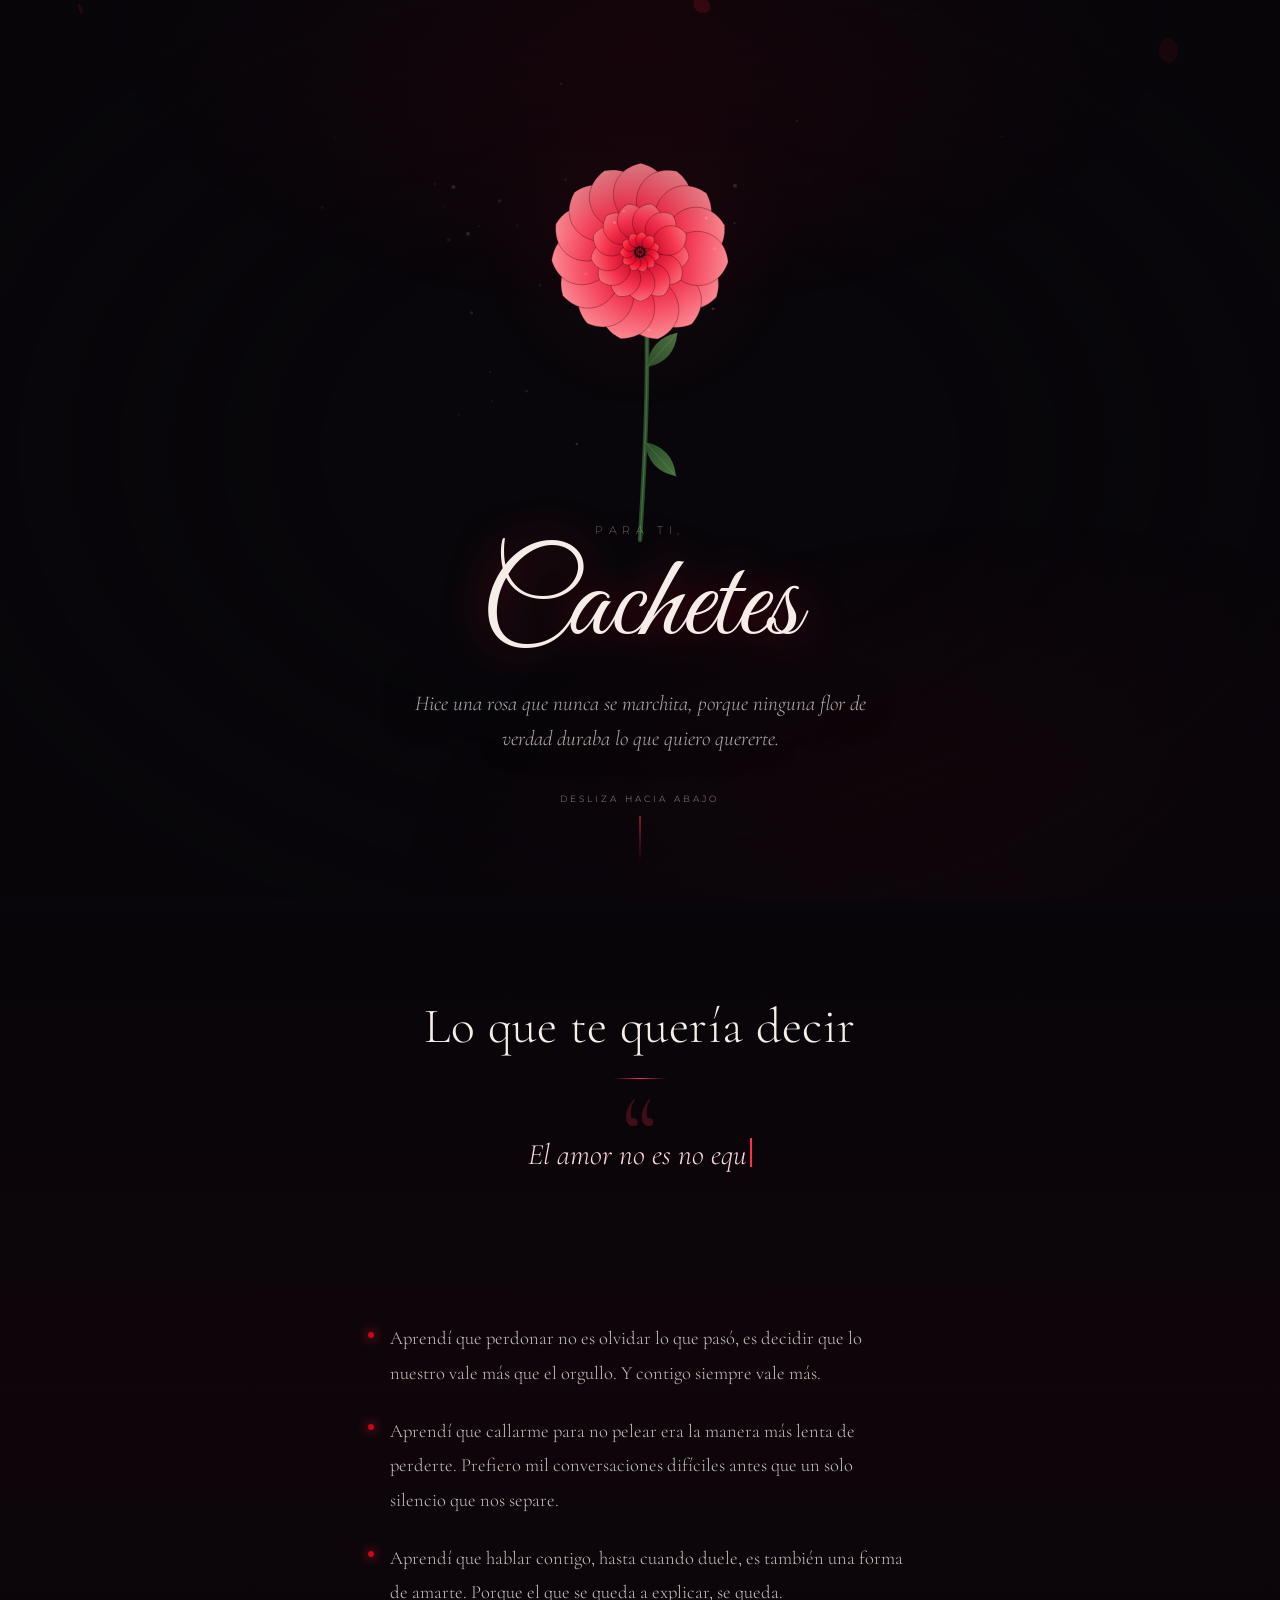
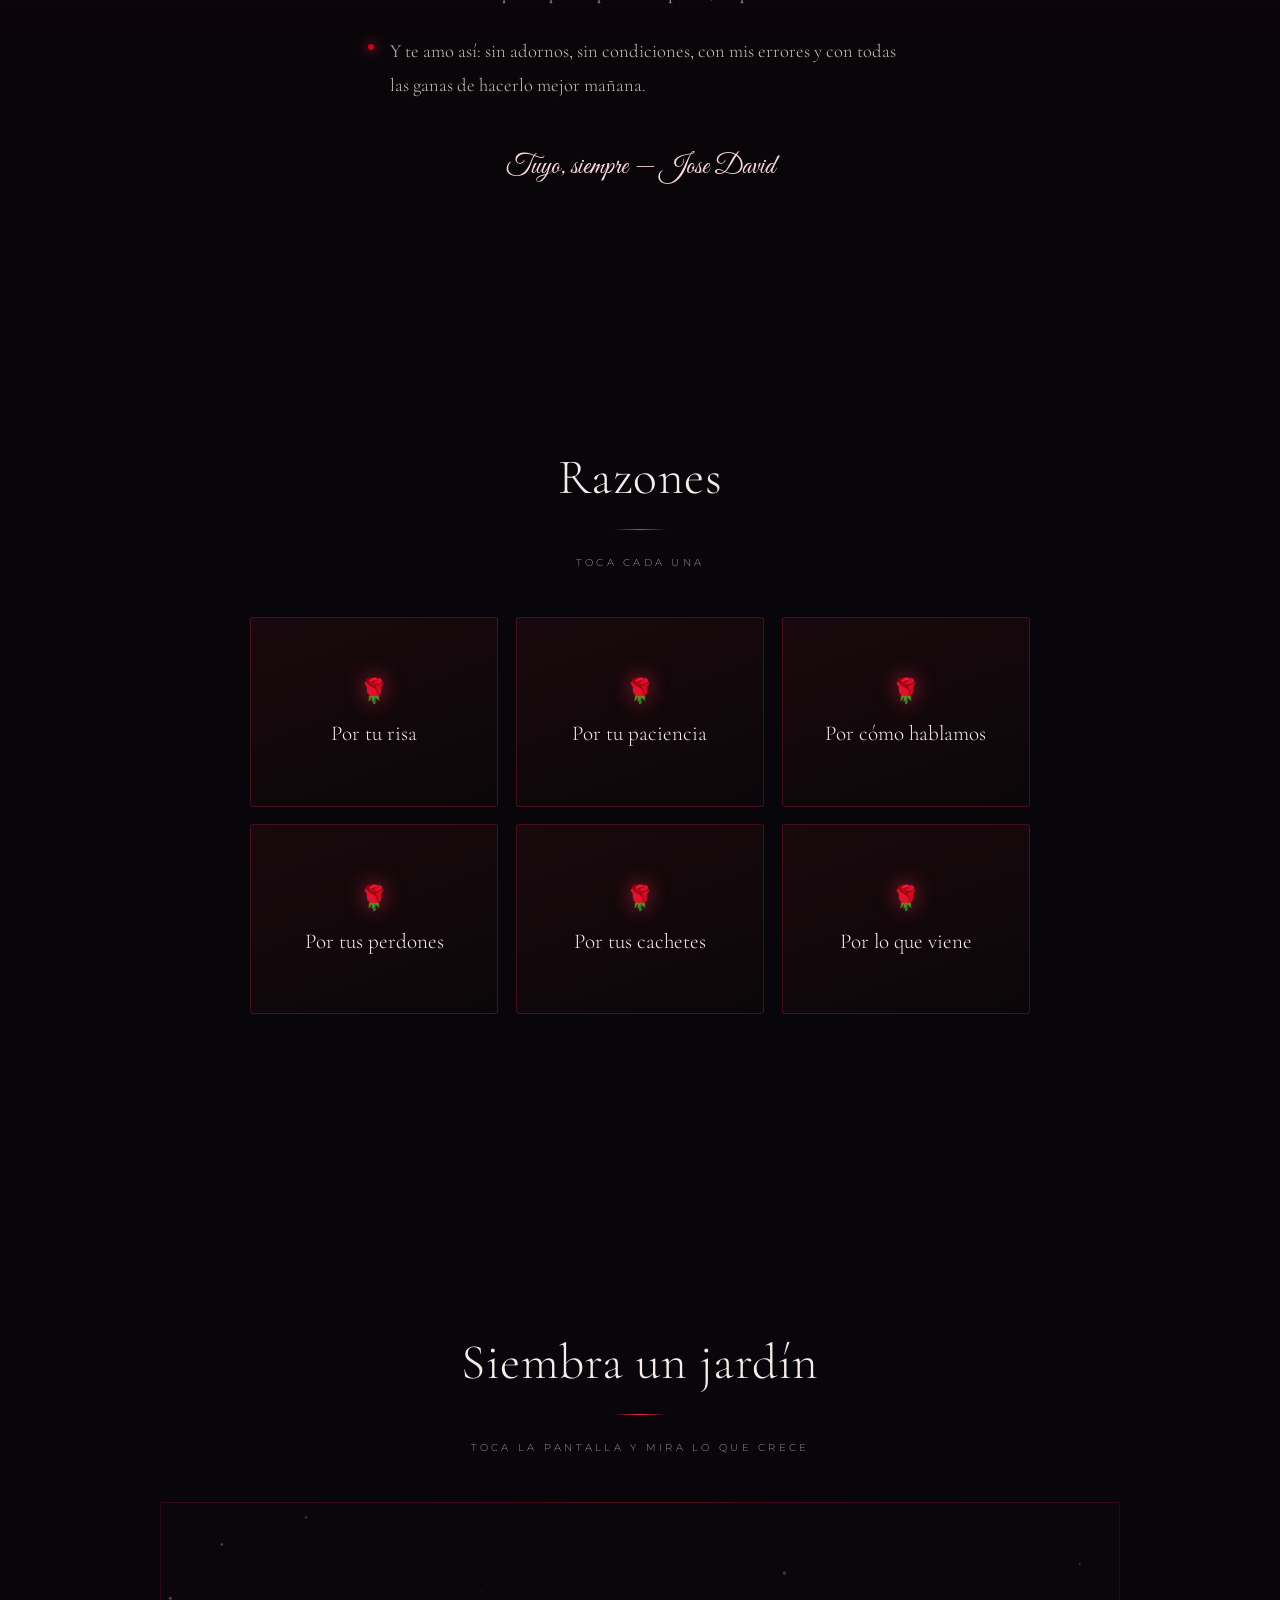
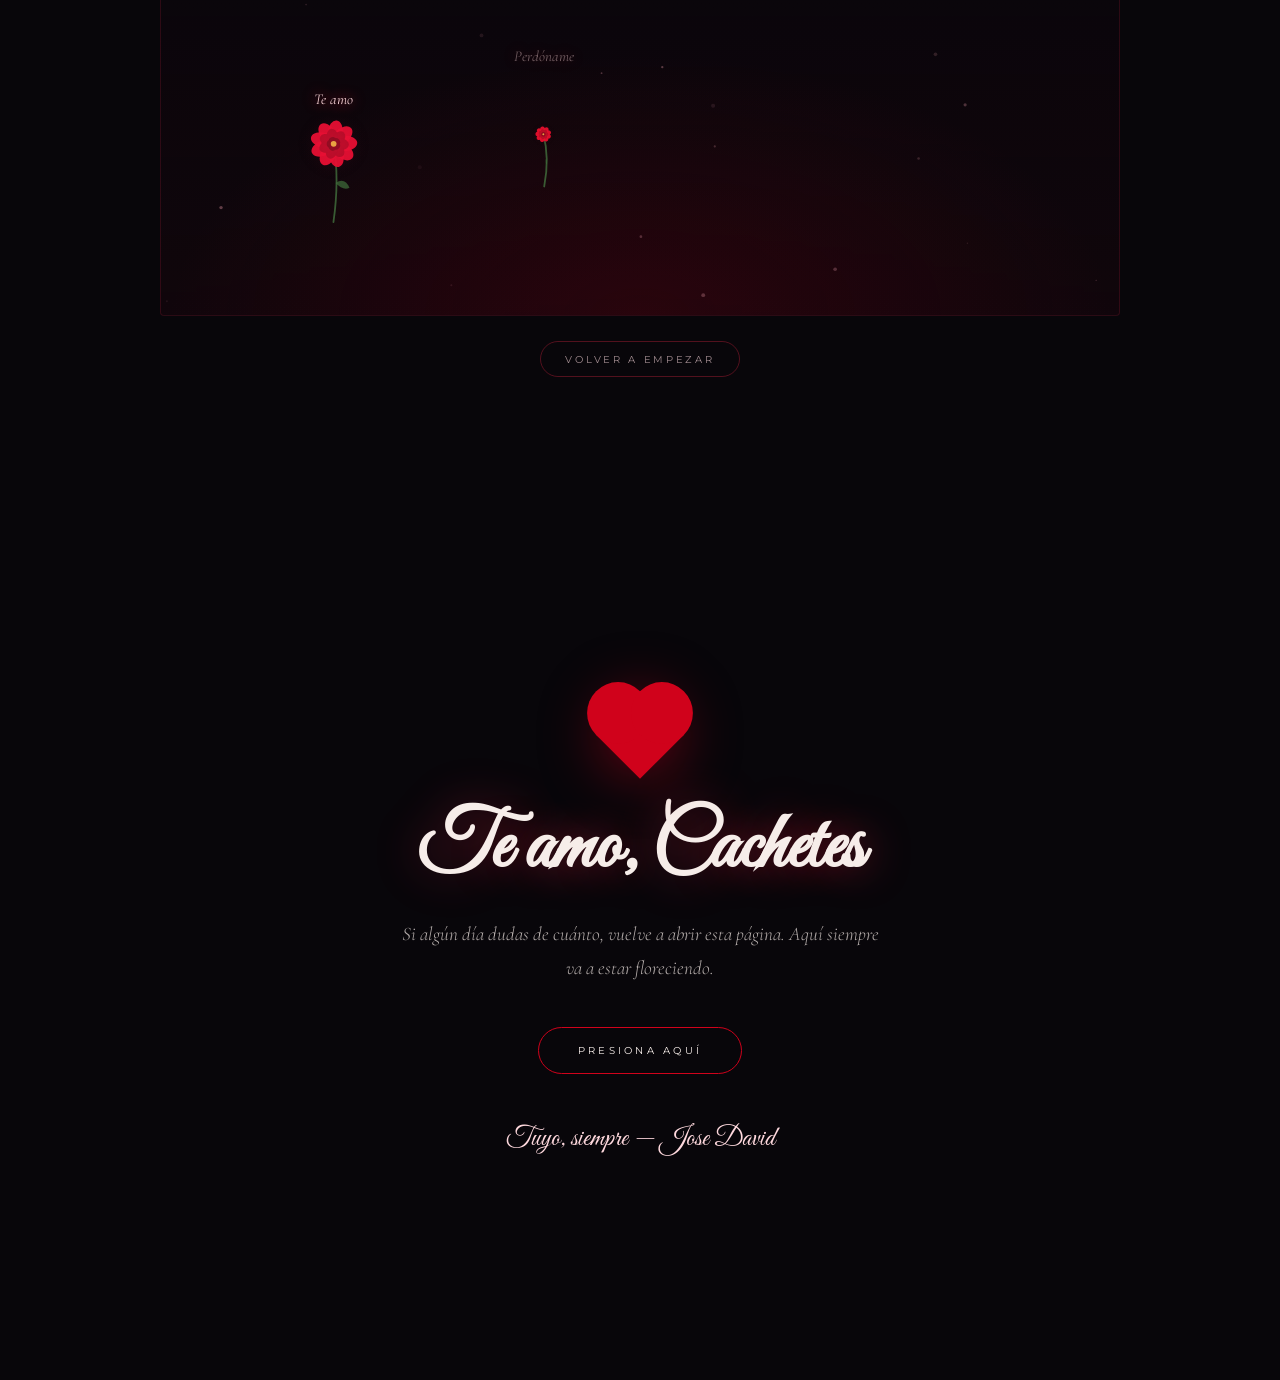
==== index.html @ bfffd2a3 "Una rosa para Carolina" ====
<!DOCTYPE html>
<html lang="es">
<head>
<meta charset="UTF-8">
<meta name="viewport" content="width=device-width, initial-scale=1.0">
<title>Para Cachetes ❤</title>
<meta name="description" content="Una rosa que no se marchita.">
<link rel="preconnect" href="https://fonts.googleapis.com">
<link rel="preconnect" href="https://fonts.gstatic.com" crossorigin>
<link href="https://fonts.googleapis.com/css2?family=Cormorant+Garamond:ital,wght@0,300;0,400;0,600;1,300;1,400&family=Montserrat:wght@200;300;400;500&family=Great+Vibes&display=swap" rel="stylesheet">
<link rel="stylesheet" href="style.css">
<link rel="icon" href="data:image/svg+xml,<svg xmlns='http://www.w3.org/2000/svg' viewBox='0 0 100 100'><text y='.9em' font-size='90'>🌹</text></svg>">
</head>
<body>

<!-- Lluvia de pétalos (fondo, toda la página) -->
<canvas id="petalos" aria-hidden="true"></canvas>

<!-- ══════════ 1. INICIO ══════════ -->
<section id="inicio" class="seccion hero">
  <div class="vineta"></div>
  <canvas id="rosa" aria-label="Una rosa roja que florece"></canvas>
  <div class="hero-texto">
    <p class="saludo" data-rev>Para ti,</p>
    <h1 class="titulo-hero" data-rev>Cachetes</h1>
    <p class="subtitulo" data-rev></p>
  </div>
  <div class="scroll-hint" data-rev>
    <span></span>
    <div class="linea"></div>
  </div>
</section>

<!-- ══════════ 2. LA CARTA ══════════ -->
<section id="carta" class="seccion carta">
  <div class="contenedor">
    <h2 class="titulo-seccion" data-rev></h2>
    <blockquote class="frase" data-rev>
      <span class="comilla">“</span>
      <p id="frase-texto"></p>
    </blockquote>
    <div class="parrafos" id="carta-parrafos"></div>
    <p class="firma" data-rev></p>
  </div>
</section>

<!-- ══════════ 3. RAZONES ══════════ -->
<section id="razones" class="seccion razones">
  <div class="contenedor">
    <h2 class="titulo-seccion" data-rev></h2>
    <p class="pista" data-rev></p>
    <div class="tarjetas" id="tarjetas"></div>
  </div>
</section>

<!-- ══════════ 4. JARDÍN INTERACTIVO ══════════ -->
<section id="jardin" class="seccion jardin">
  <div class="contenedor">
    <h2 class="titulo-seccion" data-rev></h2>
    <p class="pista" data-rev></p>
  </div>
  <canvas id="jardin-canvas"></canvas>
  <button id="limpiar-jardin" class="btn-fantasma" type="button">volver a empezar</button>
</section>

<!-- ══════════ 5. FINAL ══════════ -->
<section id="final" class="seccion final">
  <div class="contenedor">
    <div class="corazon" id="corazon" aria-hidden="true"></div>
    <h2 class="titulo-final" data-rev></h2>
    <p class="texto-final" data-rev></p>
    <button id="btn-final" class="btn" type="button"></button>
    <p class="firma-final" data-rev></p>
  </div>
</section>

<script src="contenido.js"></script>
<script src="rosa.js"></script>
<script src="petalos.js"></script>
<script src="jardin.js"></script>
<script src="app.js"></script>
</body>
</html>
---- style.css ----
/* =============================================================
   Para Cachetes — hoja de estilos
   Paleta: rojo pasión sobre negro
   ============================================================= */

:root {
  --negro:        #08060a;
  --negro-suave:  #100a0e;
  --rojo:         #d0021b;
  --rojo-vivo:    #ff2d4d;
  --rojo-hondo:   #6b0210;
  --rosa-palido:  #ffd9de;
  --crema:        #f6ede9;
  --gris:         #a08b8f;
  --serif:  'Cormorant Garamond', Georgia, serif;
  --sans:   'Montserrat', system-ui, sans-serif;
  --script: 'Great Vibes', 'Cormorant Garamond', cursive;
}

* { margin: 0; padding: 0; box-sizing: border-box; }

html { scroll-behavior: smooth; }

body {
  background: var(--negro);
  color: var(--crema);
  font-family: var(--sans);
  font-weight: 300;
  overflow-x: hidden;
  -webkit-font-smoothing: antialiased;
}

/* Fondo con brillo rojo muy tenue */
body::before {
  content: '';
  position: fixed;
  inset: 0;
  background:
    radial-gradient(ellipse 60% 50% at 50% 0%,   rgba(208, 2, 27, .13), transparent 70%),
    radial-gradient(ellipse 70% 60% at 80% 100%, rgba(107, 2, 16, .18), transparent 70%);
  pointer-events: none;
  z-index: 0;
}

#petalos {
  position: fixed;
  inset: 0;
  width: 100%;
  height: 100%;
  pointer-events: none;
  z-index: 1;
}

.seccion {
  position: relative;
  z-index: 2;
  min-height: 100vh;
  display: flex;
  flex-direction: column;
  align-items: center;
  justify-content: center;
  padding: 6rem 1.5rem;
}

.contenedor {
  width: 100%;
  max-width: 860px;
  margin: 0 auto;
  text-align: center;
}

/* --- Animación de aparición --- */
[data-rev] {
  opacity: 0;
  transform: translateY(28px);
  transition: opacity 1.1s cubic-bezier(.22,.61,.36,1),
              transform 1.1s cubic-bezier(.22,.61,.36,1);
}
[data-rev].visible { opacity: 1; transform: none; }

/* ══════════ 1. HERO ══════════ */
.hero {
  padding: 0 0 9rem;
  overflow: hidden;
  justify-content: flex-end;
}

#rosa {
  position: absolute;
  inset: 0;
  width: 100%;
  height: 100%;
  z-index: 1;
}

.vineta {
  position: absolute;
  inset: 0;
  z-index: 2;
  pointer-events: none;
  background: radial-gradient(ellipse at center, transparent 35%, rgba(8,6,10,.75) 85%);
}

.hero-texto {
  position: relative;
  z-index: 3;
  text-align: center;
  padding: 0 1.5rem;
  margin-top: 0;
  text-shadow: 0 2px 30px rgba(8,6,10,.95), 0 0 60px rgba(8,6,10,.8);
}

.saludo {
  font-family: var(--sans);
  font-weight: 200;
  letter-spacing: .5em;
  text-transform: uppercase;
  font-size: .68rem;
  color: var(--gris);
  margin-bottom: .8rem;
  transition-delay: 2.6s;
}

.titulo-hero {
  font-family: var(--script);
  font-weight: 400;
  font-size: clamp(3.6rem, 13vw, 7.5rem);
  line-height: .95;
  color: var(--crema);
  transition-delay: 2.9s;
  text-shadow: 0 0 42px rgba(255, 45, 77, .38), 0 4px 40px rgba(0,0,0,.9);
}

.subtitulo {
  font-family: var(--serif);
  font-style: italic;
  font-size: clamp(1rem, 2.4vw, 1.32rem);
  font-weight: 300;
  color: rgba(246,237,233,.72);
  max-width: 30rem;
  margin: 1.4rem auto 0;
  line-height: 1.65;
  transition-delay: 3.3s;
}

.scroll-hint {
  position: absolute;
  bottom: 2.4rem;
  left: 50%;
  transform: translateX(-50%) translateY(28px);
  z-index: 3;
  display: flex;
  flex-direction: column;
  align-items: center;
  gap: .7rem;
  transition-delay: 4s;
}
.scroll-hint.visible { transform: translateX(-50%); }
.scroll-hint span {
  font-size: .58rem;
  letter-spacing: .34em;
  text-transform: uppercase;
  color: var(--gris);
}
.scroll-hint .linea {
  width: 1px;
  height: 46px;
  background: linear-gradient(var(--rojo-vivo), transparent);
  animation: fluir 2.4s ease-in-out infinite;
}
@keyframes fluir {
  0%, 100% { transform: scaleY(.35); opacity: .35; transform-origin: top; }
  50%      { transform: scaleY(1);   opacity: 1;   transform-origin: top; }
}

/* ══════════ Títulos de sección ══════════ */
.titulo-seccion {
  font-family: var(--serif);
  font-weight: 300;
  font-size: clamp(2rem, 5.5vw, 3.1rem);
  letter-spacing: .01em;
  margin-bottom: 1rem;
}
.titulo-seccion::after {
  content: '';
  display: block;
  width: 54px;
  height: 1px;
  margin: 1.4rem auto 0;
  background: linear-gradient(90deg, transparent, var(--rojo-vivo), transparent);
}

.pista {
  font-size: .64rem;
  letter-spacing: .32em;
  text-transform: uppercase;
  color: var(--gris);
  margin: 1.6rem 0 3rem;
  transition-delay: .15s;
}

/* ══════════ 2. CARTA ══════════ */
.carta { background: linear-gradient(180deg, transparent, rgba(107,2,16,.07) 50%, transparent); }

.frase {
  position: relative;
  margin: 3.2rem auto 3.6rem;
  max-width: 40rem;
  transition-delay: .2s;
}
.frase .comilla {
  position: absolute;
  top: -3.2rem;
  left: 50%;
  transform: translateX(-50%);
  font-family: var(--serif);
  font-size: 7rem;
  line-height: 1;
  color: rgba(255,45,77,.22);
  pointer-events: none;
}
.frase p {
  font-family: var(--serif);
  font-style: italic;
  font-size: clamp(1.25rem, 3.4vw, 1.85rem);
  line-height: 1.6;
  color: var(--rosa-palido);
  min-height: 4.5em;
}
.frase p .cursor {
  display: inline-block;
  width: 2px;
  height: 1em;
  vertical-align: -.12em;
  background: var(--rojo-vivo);
  margin-left: 3px;
  animation: parpadeo .85s steps(2) infinite;
}
@keyframes parpadeo { 0%,49% { opacity: 1 } 50%,100% { opacity: 0 } }

.parrafos {
  display: flex;
  flex-direction: column;
  gap: 1.5rem;
  max-width: 34rem;
  margin: 0 auto;
}
.parrafos p {
  font-family: var(--serif);
  font-size: clamp(1.02rem, 2.3vw, 1.16rem);
  line-height: 1.85;
  color: rgba(246,237,233,.8);
  position: relative;
  padding-left: 1.4rem;
  text-align: left;
}
.parrafos p::before {
  content: '';
  position: absolute;
  left: 0; top: .55em;
  width: 6px; height: 6px;
  border-radius: 50%;
  background: var(--rojo);
  box-shadow: 0 0 12px var(--rojo-vivo);
}

.firma, .firma-final {
  font-family: var(--script);
  font-size: 1.7rem;
  color: var(--rosa-palido);
  margin-top: 3rem;
  opacity: .85;
  transition-delay: .3s;
}

/* ══════════ 3. TARJETAS ══════════ */
.tarjetas {
  display: grid;
  grid-template-columns: repeat(auto-fit, minmax(220px, 1fr));
  gap: 1.1rem;
  max-width: 780px;
  margin: 0 auto;
}

.tarjeta {
  perspective: 1200px;
  height: 190px;
  cursor: pointer;
  background: none;
  border: none;
  padding: 0;
  font: inherit;
  color: inherit;
}
.tarjeta-inner {
  position: relative;
  width: 100%;
  height: 100%;
  transition: transform .75s cubic-bezier(.4,.2,.2,1);
  transform-style: preserve-3d;
}
.tarjeta.volteada .tarjeta-inner { transform: rotateY(180deg); }

.cara {
  position: absolute;
  inset: 0;
  backface-visibility: hidden;
  -webkit-backface-visibility: hidden;
  border-radius: 3px;
  display: flex;
  align-items: center;
  justify-content: center;
  padding: 1.6rem 1.2rem;
  text-align: center;
  border: 1px solid rgba(255,45,77,.22);
  background: linear-gradient(160deg, rgba(28,10,14,.9), rgba(12,7,10,.92));
  transition: border-color .4s, box-shadow .4s;
}
.tarjeta:hover .cara { border-color: rgba(255,45,77,.55); box-shadow: 0 0 34px rgba(208,2,27,.22); }

.cara-frente {
  font-family: var(--serif);
  font-size: 1.32rem;
  color: var(--crema);
  flex-direction: column;
  gap: .9rem;
}
.cara-frente .flor { font-size: 1.5rem; filter: drop-shadow(0 0 10px rgba(255,45,77,.6)); }

.cara-atras {
  transform: rotateY(180deg);
  font-family: var(--serif);
  font-style: italic;
  font-size: 1.02rem;
  line-height: 1.65;
  color: var(--rosa-palido);
  background: linear-gradient(160deg, rgba(107,2,16,.55), rgba(20,4,8,.95));
  border-color: rgba(255,45,77,.4);
}

/* ══════════ 4. JARDÍN ══════════ */
.jardin { padding-bottom: 3rem; }
#jardin-canvas {
  width: 100%;
  max-width: 960px;
  height: 46vh;
  min-height: 300px;
  margin: 0 auto;
  display: block;
  cursor: crosshair;
  border-radius: 4px;
  border: 1px solid rgba(255,45,77,.14);
  background:
    radial-gradient(ellipse 70% 90% at 50% 100%, rgba(107,2,16,.28), transparent 70%),
    linear-gradient(180deg, rgba(10,6,12,.6), rgba(18,6,12,.85));
  touch-action: manipulation;
}

.btn-fantasma {
  margin-top: 1.6rem;
  background: none;
  border: 1px solid rgba(255,45,77,.3);
  color: var(--gris);
  font-family: var(--sans);
  font-size: .6rem;
  letter-spacing: .28em;
  text-transform: uppercase;
  padding: .7rem 1.5rem;
  border-radius: 999px;
  cursor: pointer;
  transition: .35s;
}
.btn-fantasma:hover { color: var(--crema); border-color: var(--rojo-vivo); }

/* ══════════ 5. FINAL ══════════ */
.final { text-align: center; }

.corazon {
  position: relative;
  width: 62px;
  height: 62px;
  margin: 0 auto 2.4rem;
  background: var(--rojo);
  transform: rotate(-45deg);
  box-shadow: 0 0 60px rgba(208,2,27,.6);
  animation: latir 1.5s ease-in-out infinite;
}
.corazon::before, .corazon::after {
  content: '';
  position: absolute;
  width: 62px;
  height: 62px;
  background: var(--rojo);
  border-radius: 50%;
}
.corazon::before { top: -31px; left: 0; }
.corazon::after  { top: 0; left: 31px; }
@keyframes latir {
  0%, 100%  { transform: rotate(-45deg) scale(1); }
  14%       { transform: rotate(-45deg) scale(1.16); }
  28%       { transform: rotate(-45deg) scale(1); }
  42%       { transform: rotate(-45deg) scale(1.11); }
}

.titulo-final {
  font-family: var(--script);
  font-size: clamp(2.6rem, 9vw, 5rem);
  color: var(--crema);
  text-shadow: 0 0 44px rgba(255,45,77,.4);
  line-height: 1.1;
}
.texto-final {
  font-family: var(--serif);
  font-style: italic;
  font-size: clamp(1rem, 2.4vw, 1.2rem);
  color: rgba(246,237,233,.72);
  max-width: 30rem;
  margin: 1.6rem auto 2.6rem;
  line-height: 1.75;
  transition-delay: .15s;
}

.btn {
  background: transparent;
  border: 1px solid var(--rojo);
  color: var(--crema);
  font-family: var(--sans);
  font-size: .64rem;
  letter-spacing: .32em;
  text-transform: uppercase;
  padding: 1rem 2.4rem;
  border-radius: 999px;
  cursor: pointer;
  position: relative;
  overflow: hidden;
  transition: color .4s, border-color .4s;
}
.btn::after {
  content: '';
  position: absolute;
  inset: 0;
  background: var(--rojo);
  transform: scaleX(0);
  transform-origin: left;
  transition: transform .45s cubic-bezier(.4,.2,.2,1);
  z-index: -1;
}
.btn:hover { border-color: var(--rojo-vivo); box-shadow: 0 0 34px rgba(208,2,27,.4); }
.btn:hover::after { transform: scaleX(1); }

/* Corazones que salen al presionar el botón */
.corazon-vuela {
  position: fixed;
  z-index: 60;
  pointer-events: none;
  font-size: 20px;
  will-change: transform, opacity;
}

@media (max-width: 640px) {
  .seccion.hero { padding: 0 0 11rem; }
  .subtitulo { max-width: 21rem; }
  .seccion { padding: 4.5rem 1.2rem; }
  .tarjeta { height: 170px; }
  .parrafos p { font-size: 1rem; }
}

@media (prefers-reduced-motion: reduce) {
  *, *::before, *::after { animation-duration: .01ms !important; transition-duration: .01ms !important; }
  [data-rev] { opacity: 1; transform: none; }
}
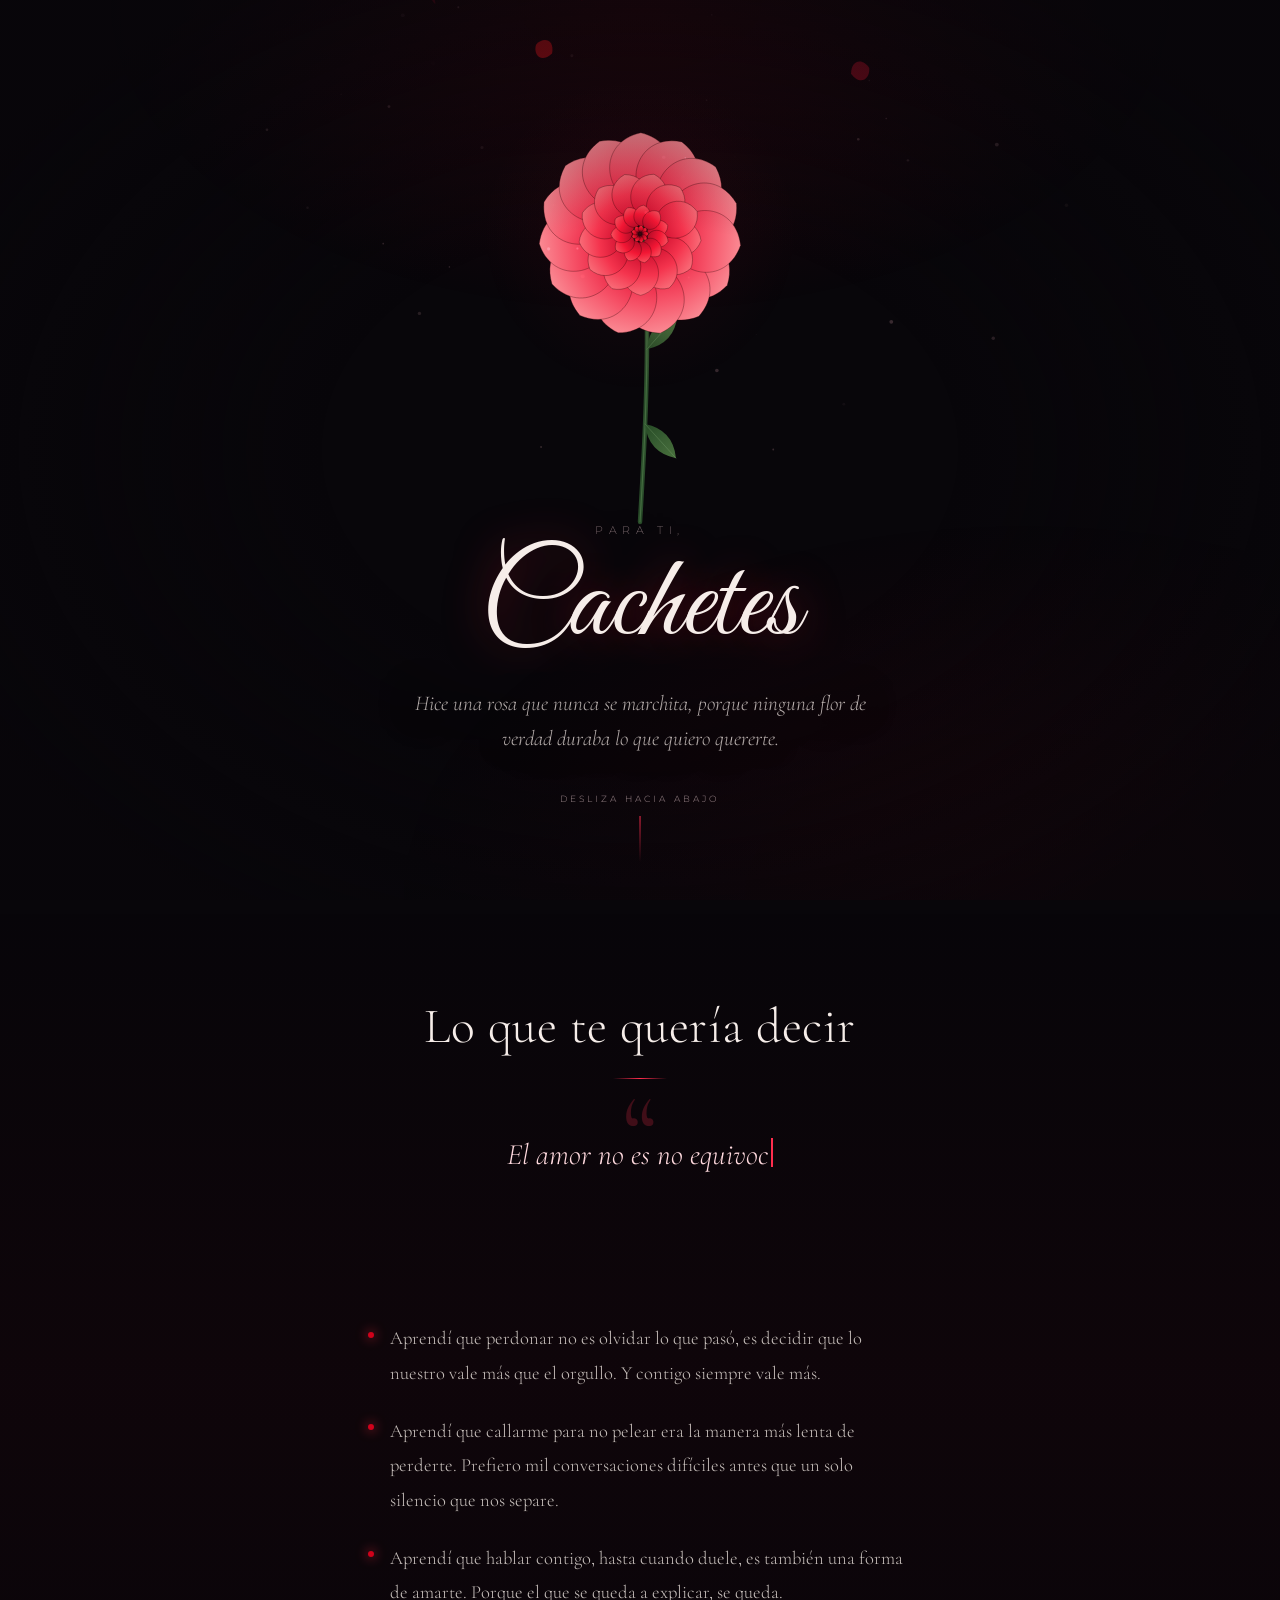
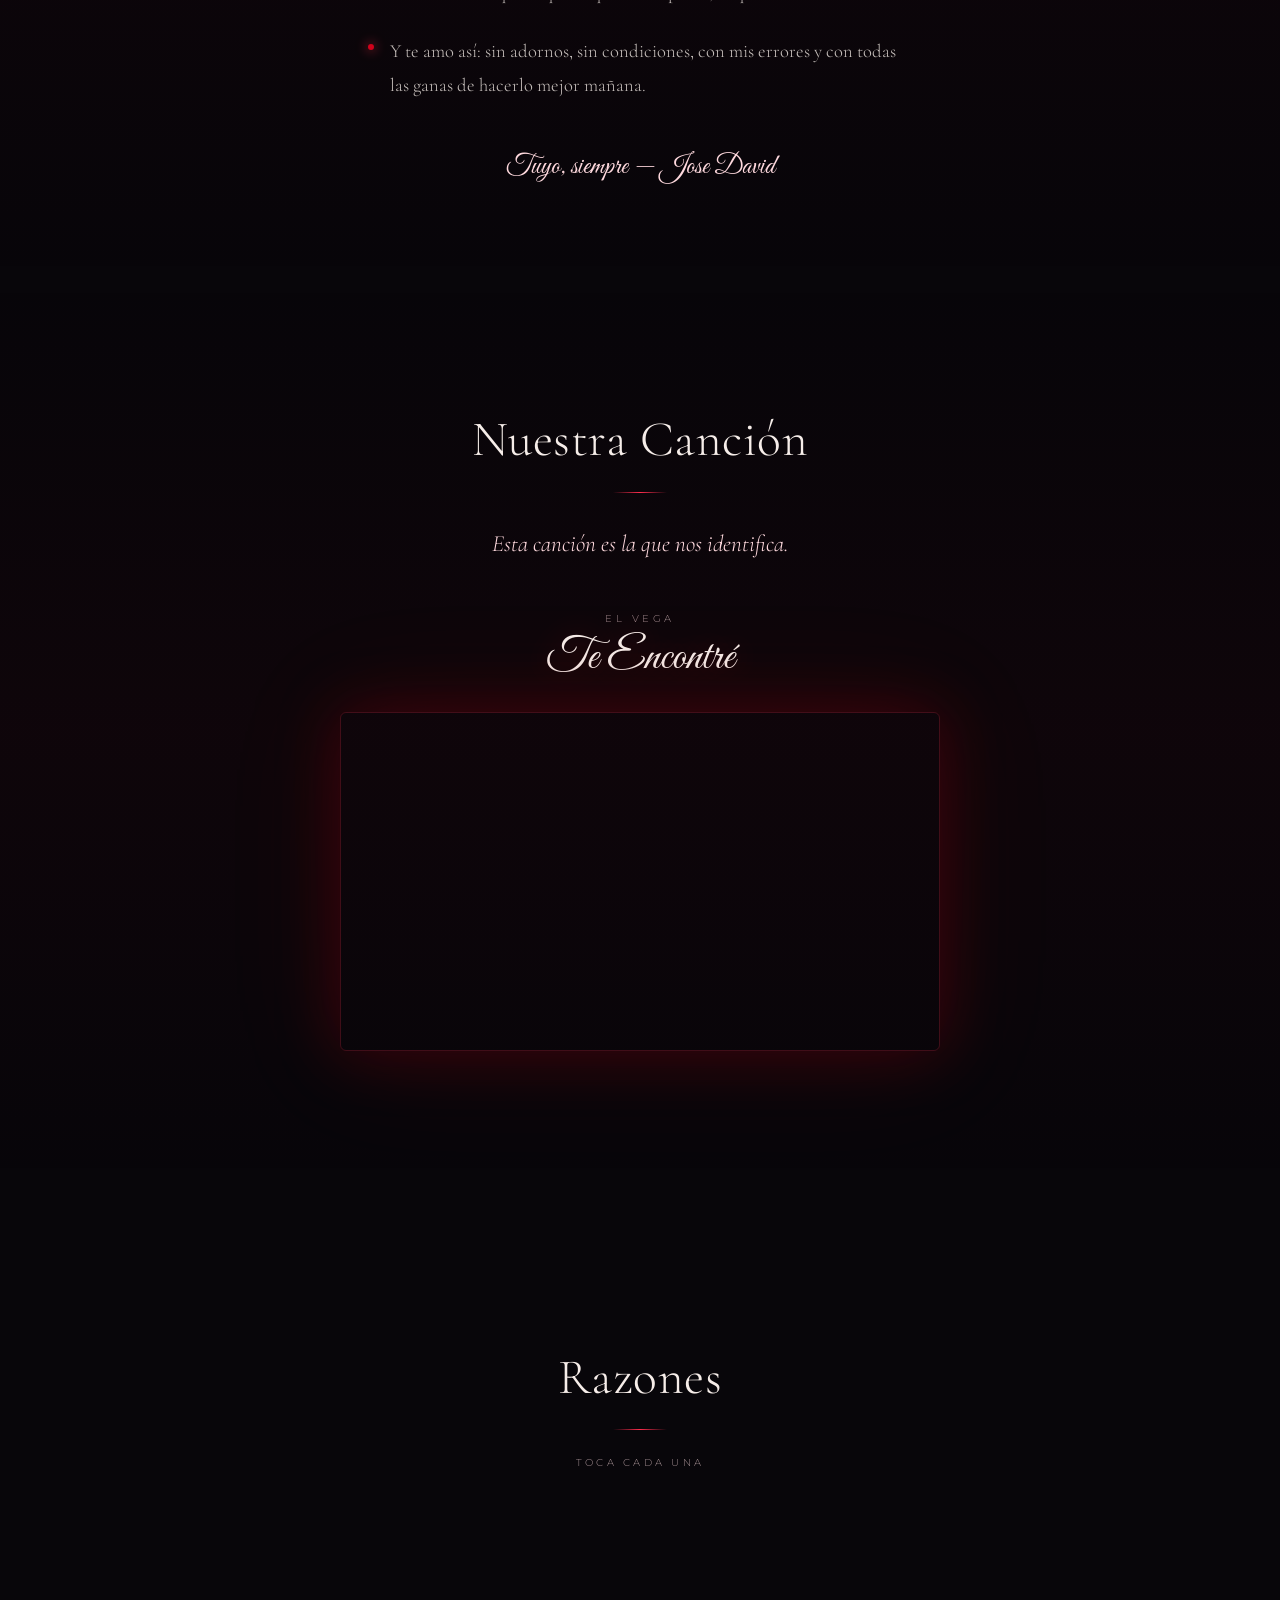
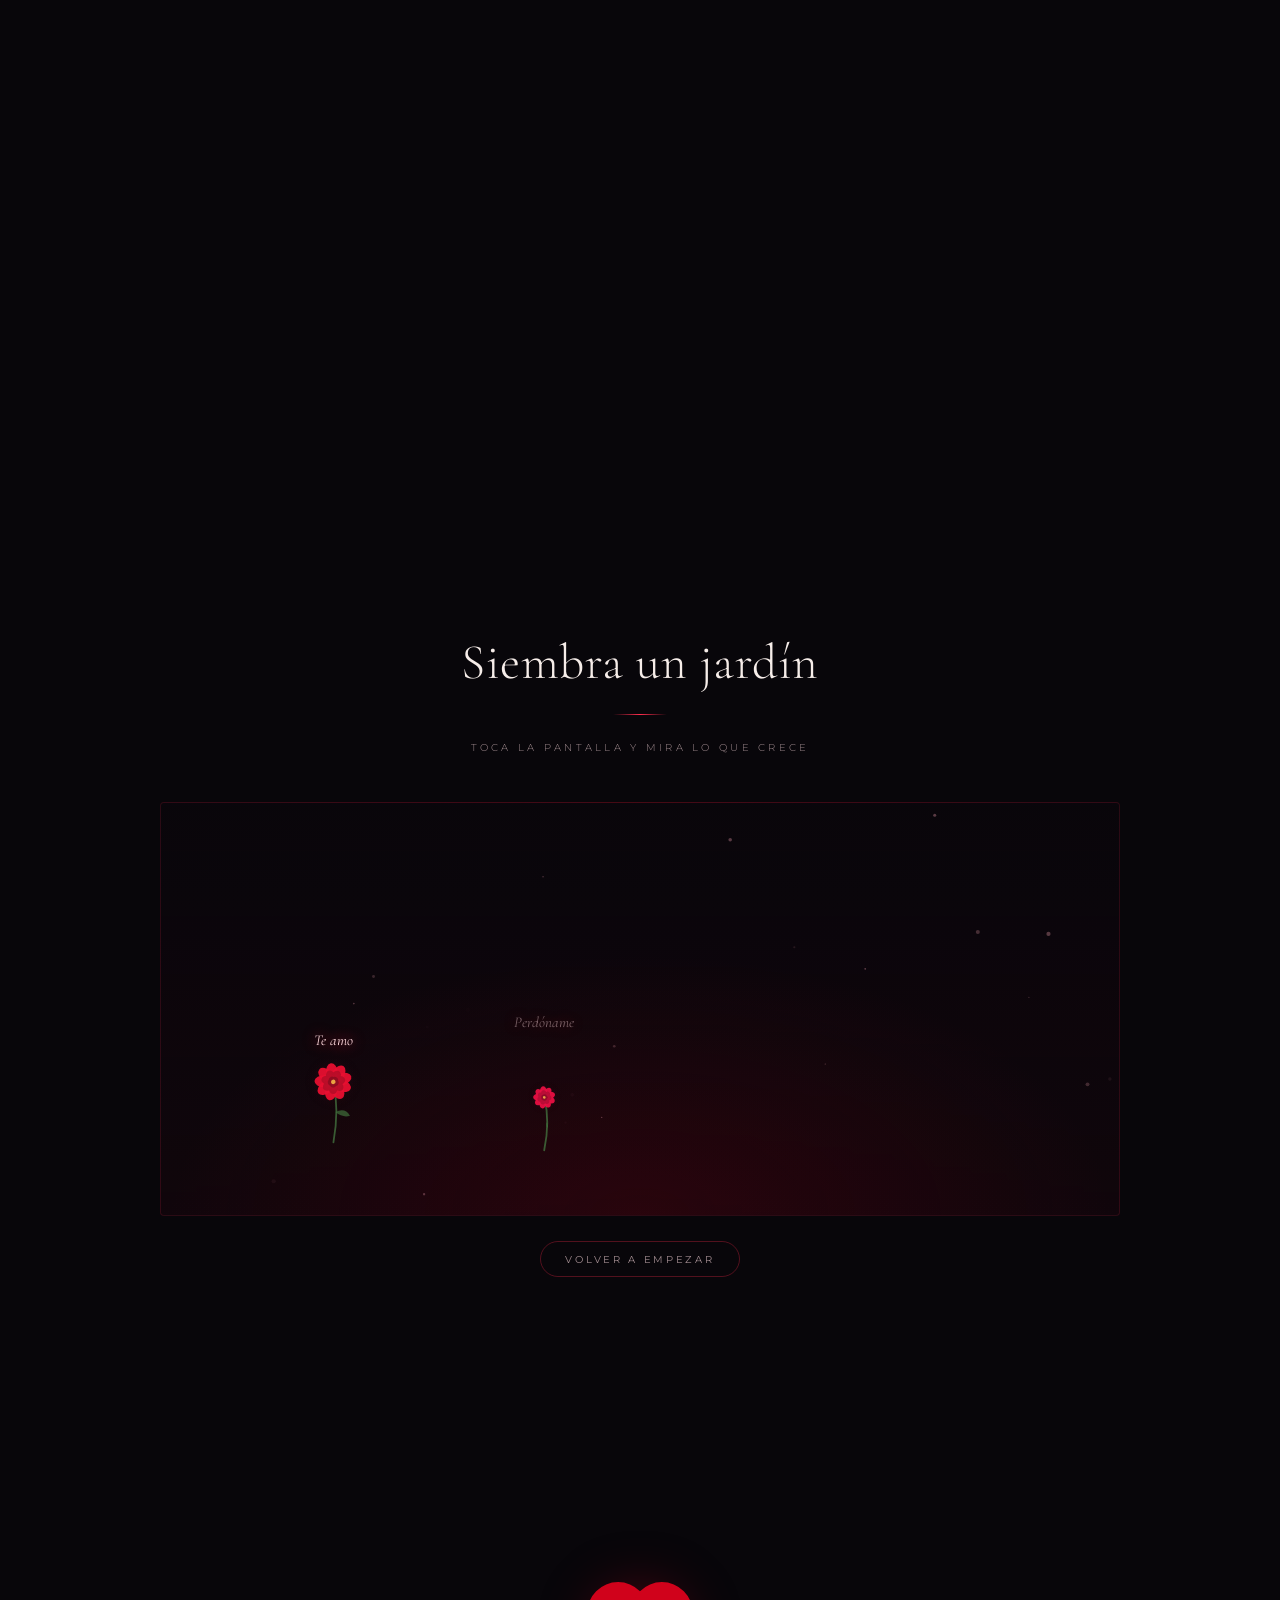
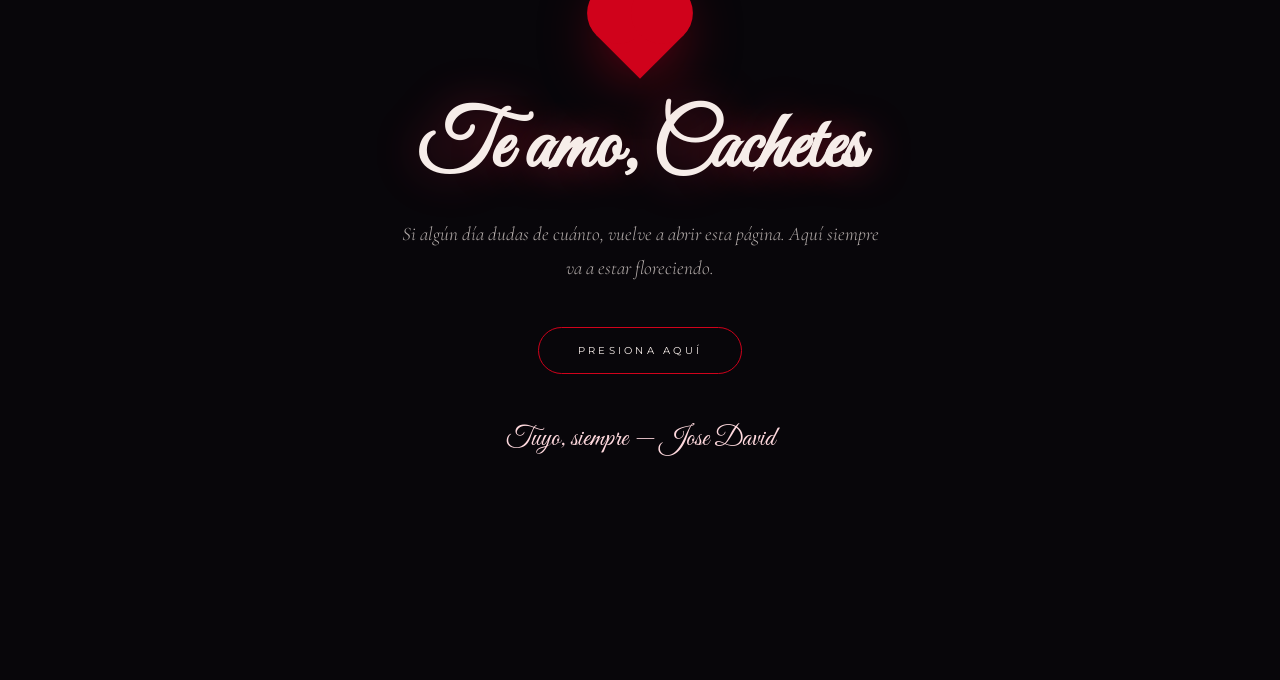
==== commit 2fec029b: "Agrega sección 'Nuestra Canción' con Te Encontré de El Vega Nueva sección entre la carta y las razon" ====
--- a/index.html
+++ b/index.html
@@ -44,7 +44,30 @@
   </div>
 </section>
 
-<!-- ══════════ 3. RAZONES ══════════ -->
+<!-- ══════════ 3. NUESTRA CANCIÓN ══════════ -->
+<section id="cancion" class="seccion cancion">
+  <div class="contenedor">
+    <h2 class="titulo-seccion" data-rev></h2>
+    <p class="cancion-descripcion" data-rev></p>
+    <div class="cancion-player" data-rev>
+      <div class="cancion-info">
+        <span class="cancion-artista"></span>
+        <span class="cancion-titulo-track"></span>
+      </div>
+      <div class="cancion-embed">
+        <iframe
+          src="https://www.youtube-nocookie.com/embed/8g3KHA8ROiA?rel=0&modestbranding=1&color=white"
+          title="El Vega - Te Encontré"
+          allow="autoplay; encrypted-media"
+          allowfullscreen
+          loading="lazy">
+        </iframe>
+      </div>
+    </div>
+  </div>
+</section>
+
+<!-- ══════════ 4. RAZONES ══════════ -->
 <section id="razones" class="seccion razones">
   <div class="contenedor">
     <h2 class="titulo-seccion" data-rev></h2>
@@ -53,7 +76,7 @@
   </div>
 </section>
 
-<!-- ══════════ 4. JARDÍN INTERACTIVO ══════════ -->
+<!-- ══════════ 5. JARDÍN INTERACTIVO ══════════ -->
 <section id="jardin" class="seccion jardin">
   <div class="contenedor">
     <h2 class="titulo-seccion" data-rev></h2>
@@ -63,7 +86,7 @@
   <button id="limpiar-jardin" class="btn-fantasma" type="button">volver a empezar</button>
 </section>
 
-<!-- ══════════ 5. FINAL ══════════ -->
+<!-- ══════════ 6. FINAL ══════════ -->
 <section id="final" class="seccion final">
   <div class="contenedor">
     <div class="corazon" id="corazon" aria-hidden="true"></div>
--- a/style.css
+++ b/style.css
@@ -273,7 +273,68 @@
   transition-delay: .3s;
 }
 
-/* ══════════ 3. TARJETAS ══════════ */
+/* ══════════ 3. NUESTRA CANCIÓN ══════════ */
+.cancion { background: linear-gradient(180deg, transparent, rgba(107,2,16,.07) 50%, transparent); }
+
+.cancion-descripcion {
+  font-family: var(--serif);
+  font-style: italic;
+  font-size: clamp(1.1rem, 2.8vw, 1.45rem);
+  color: var(--rosa-palido);
+  margin: 2rem auto 3rem;
+  max-width: 32rem;
+  line-height: 1.7;
+  transition-delay: .1s;
+}
+
+.cancion-player {
+  max-width: 600px;
+  margin: 0 auto;
+  transition-delay: .2s;
+}
+
+.cancion-info {
+  display: flex;
+  flex-direction: column;
+  align-items: center;
+  gap: .4rem;
+  margin-bottom: 1.6rem;
+}
+
+.cancion-artista {
+  font-family: var(--sans);
+  font-size: .62rem;
+  letter-spacing: .36em;
+  text-transform: uppercase;
+  color: var(--gris);
+}
+
+.cancion-titulo-track {
+  font-family: var(--script);
+  font-size: clamp(2rem, 6vw, 2.8rem);
+  color: var(--crema);
+  text-shadow: 0 0 30px rgba(255,45,77,.35);
+}
+
+.cancion-embed {
+  position: relative;
+  padding-bottom: 56.25%;
+  height: 0;
+  overflow: hidden;
+  border-radius: 6px;
+  border: 1px solid rgba(255,45,77,.22);
+  box-shadow: 0 0 60px rgba(107,2,16,.45), 0 0 120px rgba(208,2,27,.12);
+}
+
+.cancion-embed iframe {
+  position: absolute;
+  inset: 0;
+  width: 100%;
+  height: 100%;
+  border: none;
+}
+
+/* ══════════ 4. TARJETAS ══════════ */
 .tarjetas {
   display: grid;
   grid-template-columns: repeat(auto-fit, minmax(220px, 1fr));
@@ -338,7 +399,7 @@
   border-color: rgba(255,45,77,.4);
 }
 
-/* ══════════ 4. JARDÍN ══════════ */
+/* ══════════ 5. JARDÍN ══════════ */
 .jardin { padding-bottom: 3rem; }
 #jardin-canvas {
   width: 100%;
@@ -372,7 +433,7 @@
 }
 .btn-fantasma:hover { color: var(--crema); border-color: var(--rojo-vivo); }
 
-/* ══════════ 5. FINAL ══════════ */
+/* ══════════ 6. FINAL ══════════ */
 .final { text-align: center; }
 
 .corazon {
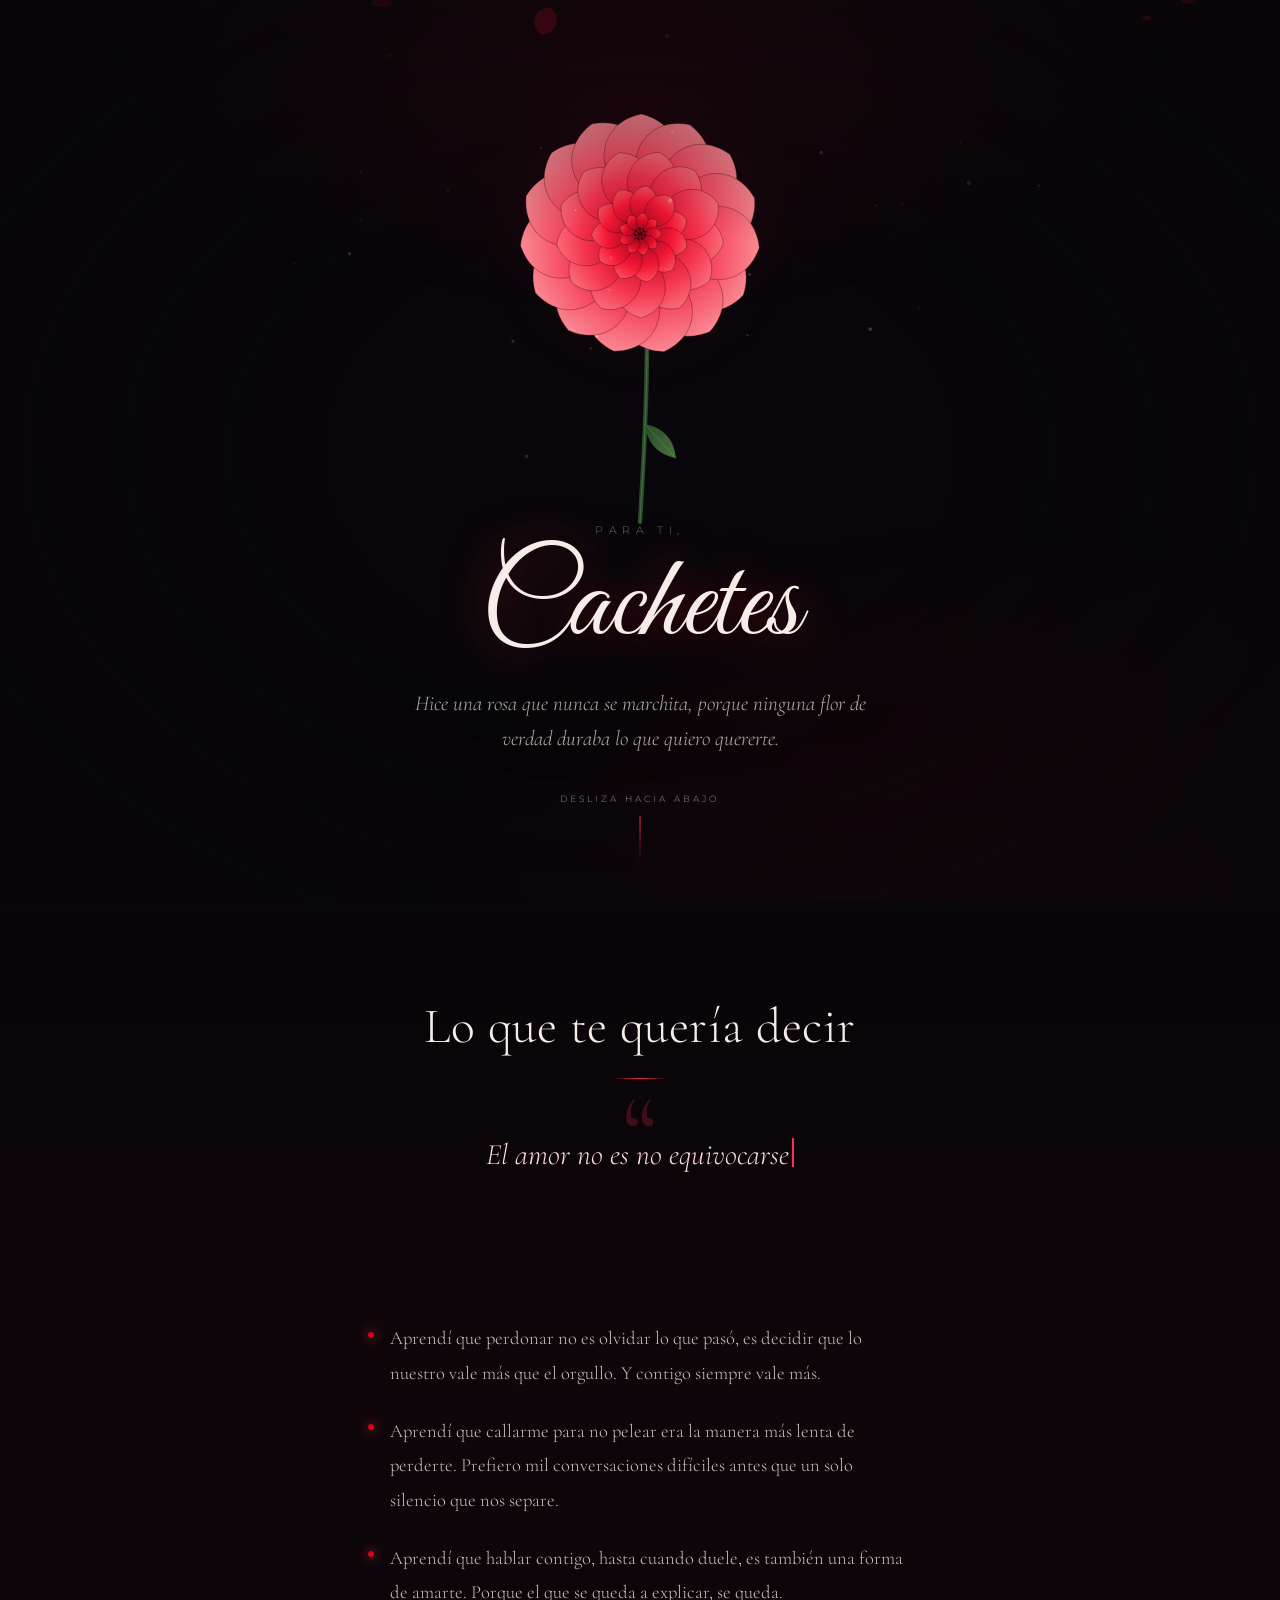
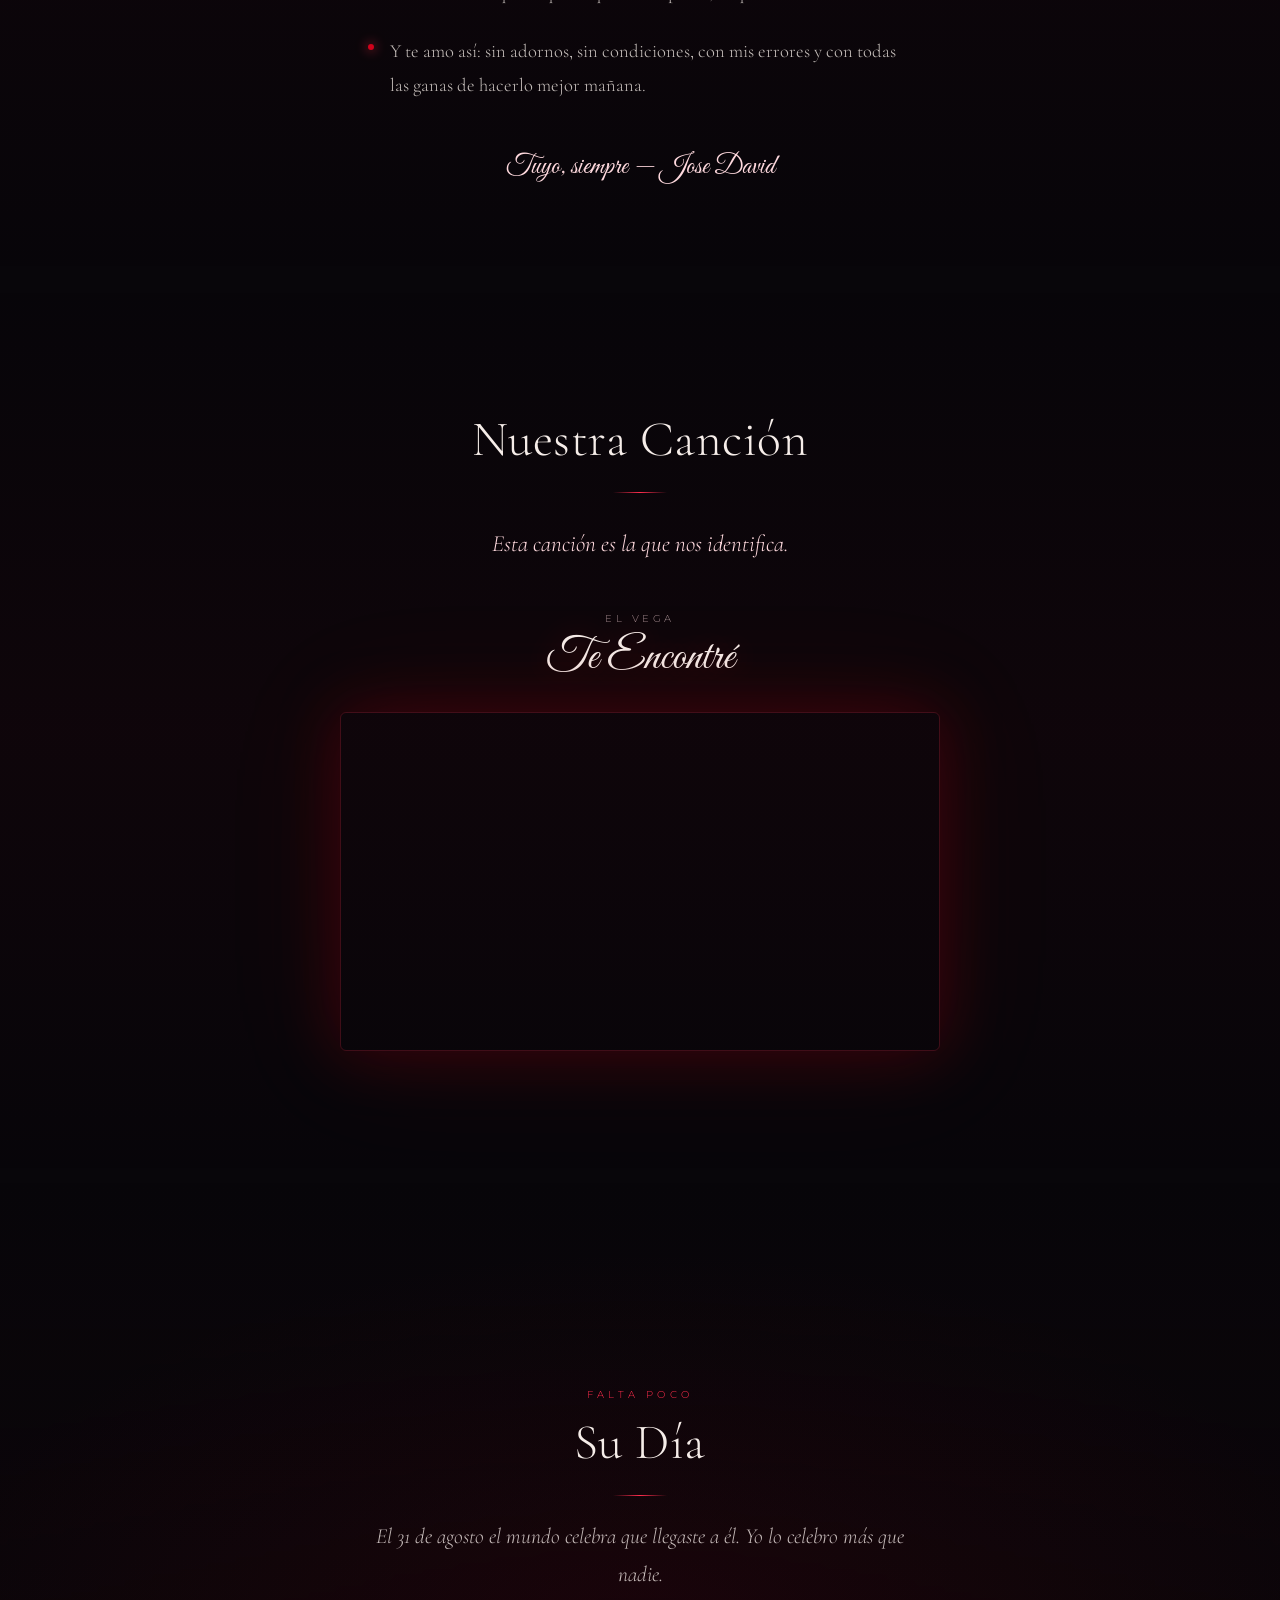
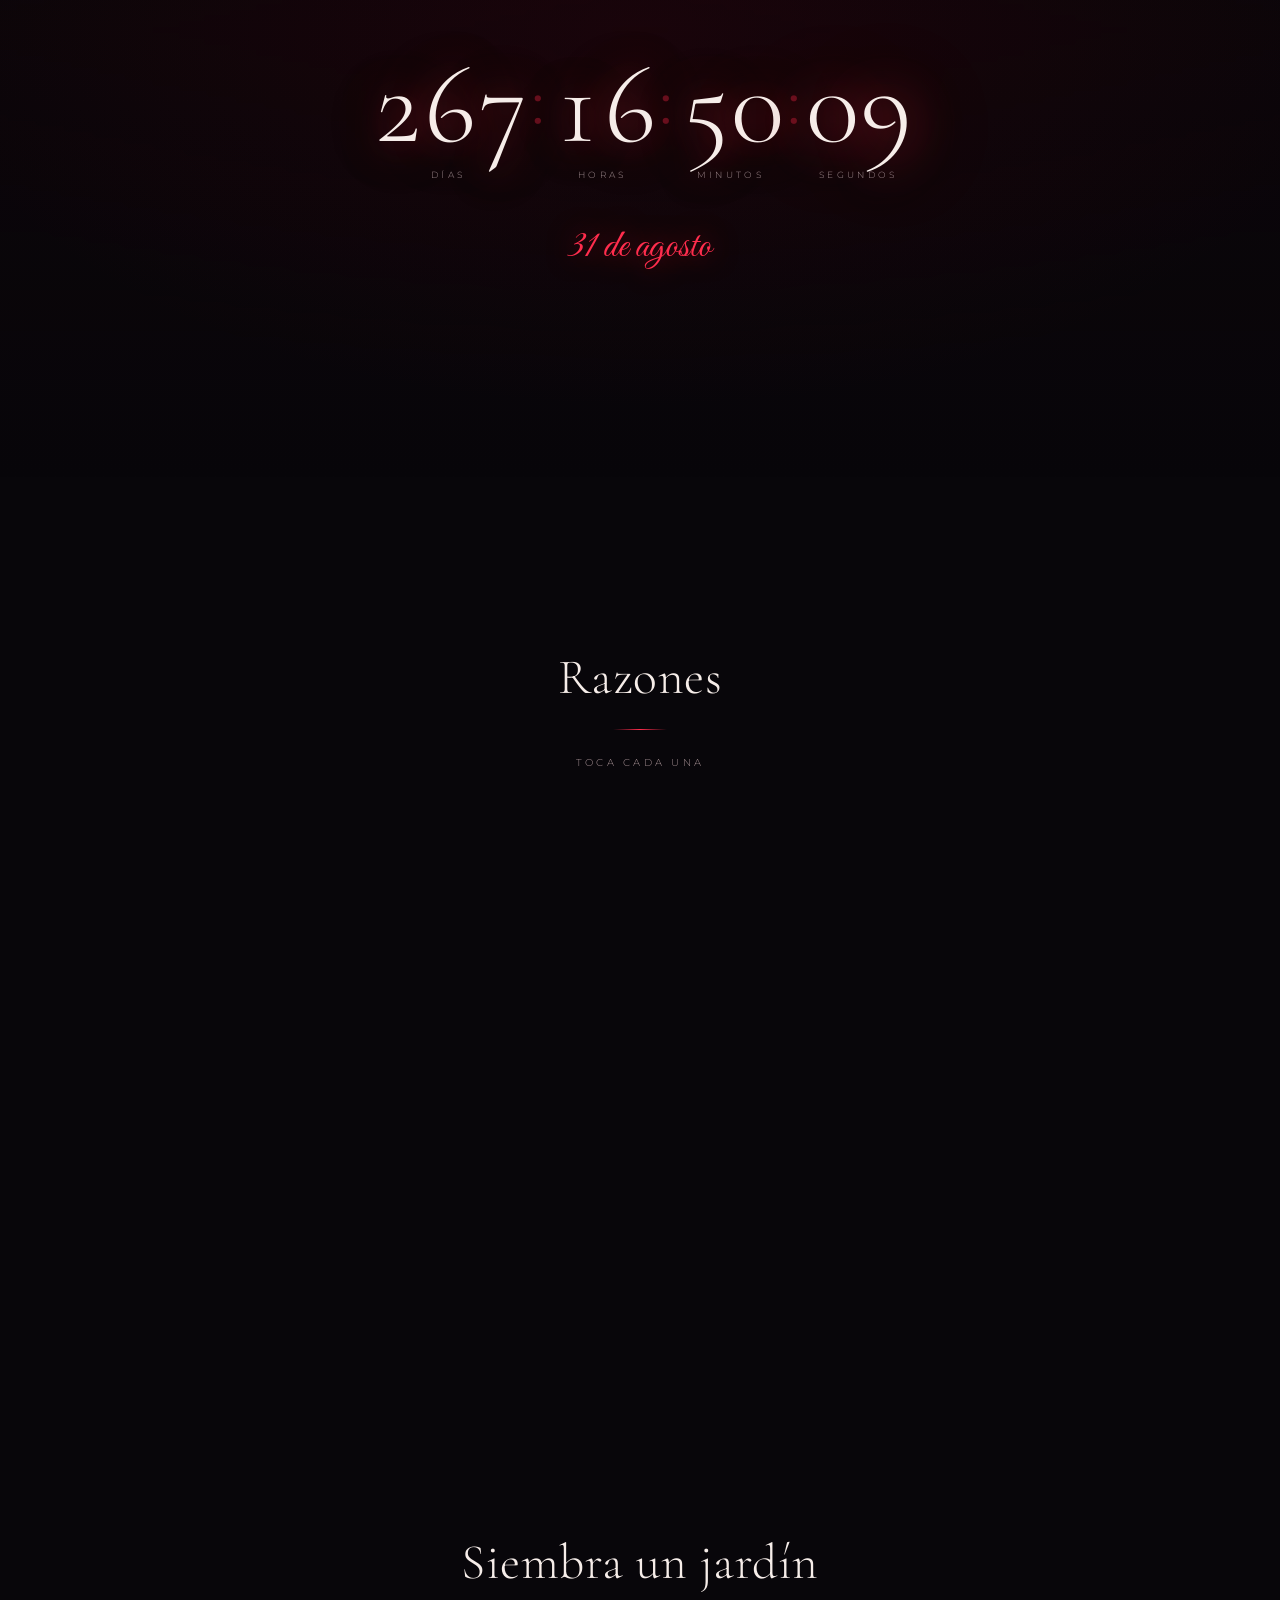
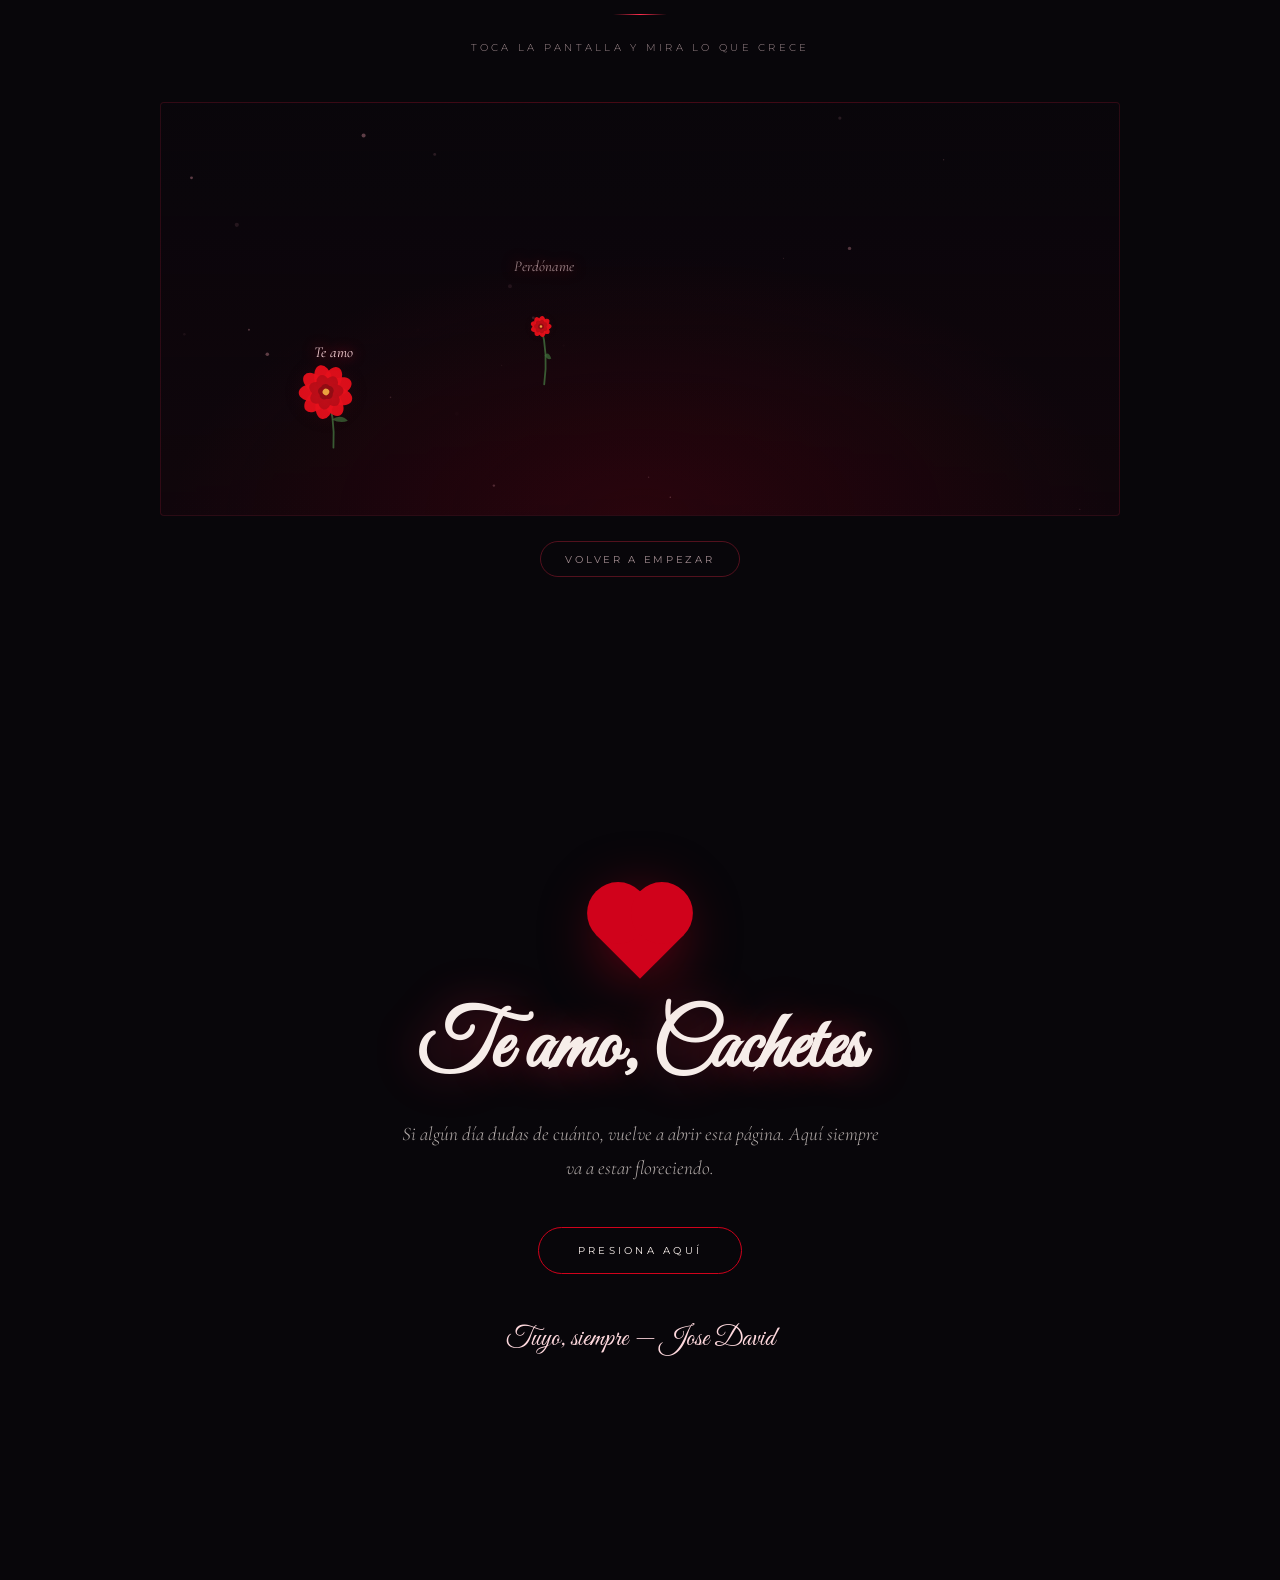
==== commit dabc58e3: "Agrega cuenta regresiva exacta al cumpleaños del 31 de agosto Nueva sección 'Su Día' con contador en" ====
--- a/index.html
+++ b/index.html
@@ -67,7 +67,46 @@
   </div>
 </section>
 
-<!-- ══════════ 4. RAZONES ══════════ -->
+<!-- ══════════ 4. SU DÍA — CUENTA REGRESIVA ══════════ -->
+<section id="cumpleanos" class="seccion cumpleanos">
+  <div class="contenedor">
+    <p class="cd-etiqueta" data-rev></p>
+    <h2 class="titulo-seccion" data-rev></h2>
+    <p class="cd-mensaje" data-rev></p>
+
+    <div class="cd-wrap" data-rev>
+      <div class="cd-unidades">
+        <div class="cd-unidad">
+          <span class="cd-numero" id="cd-dias">00</span>
+          <span class="cd-label">días</span>
+        </div>
+        <span class="cd-sep">:</span>
+        <div class="cd-unidad">
+          <span class="cd-numero" id="cd-horas">00</span>
+          <span class="cd-label">horas</span>
+        </div>
+        <span class="cd-sep">:</span>
+        <div class="cd-unidad">
+          <span class="cd-numero" id="cd-minutos">00</span>
+          <span class="cd-label">minutos</span>
+        </div>
+        <span class="cd-sep">:</span>
+        <div class="cd-unidad">
+          <span class="cd-numero" id="cd-segs">00</span>
+          <span class="cd-label">segundos</span>
+        </div>
+      </div>
+      <p class="cd-fecha" data-rev>31 de agosto</p>
+    </div>
+
+    <div class="cumple-activo" id="cumple-activo" style="display:none">
+      <p class="cumple-titulo" id="cumple-titulo"></p>
+      <p class="cumple-texto" id="cumple-texto"></p>
+    </div>
+  </div>
+</section>
+
+<!-- ══════════ 5. RAZONES ══════════ -->
 <section id="razones" class="seccion razones">
   <div class="contenedor">
     <h2 class="titulo-seccion" data-rev></h2>
@@ -76,7 +115,7 @@
   </div>
 </section>
 
-<!-- ══════════ 5. JARDÍN INTERACTIVO ══════════ -->
+<!-- ══════════ 6. JARDÍN INTERACTIVO ══════════ -->
 <section id="jardin" class="seccion jardin">
   <div class="contenedor">
     <h2 class="titulo-seccion" data-rev></h2>
@@ -86,7 +125,7 @@
   <button id="limpiar-jardin" class="btn-fantasma" type="button">volver a empezar</button>
 </section>
 
-<!-- ══════════ 6. FINAL ══════════ -->
+<!-- ══════════ 7. FINAL ══════════ -->
 <section id="final" class="seccion final">
   <div class="contenedor">
     <div class="corazon" id="corazon" aria-hidden="true"></div>
@@ -102,5 +141,6 @@
 <script src="petalos.js"></script>
 <script src="jardin.js"></script>
 <script src="app.js"></script>
+<script src="cumpleanos.js"></script>
 </body>
 </html>
--- a/style.css
+++ b/style.css
@@ -273,7 +273,136 @@
   transition-delay: .3s;
 }
 
-/* ══════════ 3. NUESTRA CANCIÓN ══════════ */
+/* ══════════ 3. CUENTA REGRESIVA ══════════ */
+.cumpleanos {
+  background:
+    radial-gradient(ellipse 80% 60% at 50% 50%, rgba(107,2,16,.15), transparent 70%),
+    linear-gradient(180deg, transparent, rgba(20,4,8,.3) 50%, transparent);
+}
+
+.cd-etiqueta {
+  font-family: var(--sans);
+  font-size: .6rem;
+  letter-spacing: .44em;
+  text-transform: uppercase;
+  color: var(--rojo-vivo);
+  margin-bottom: .8rem;
+  transition-delay: .05s;
+}
+
+.cd-mensaje {
+  font-family: var(--serif);
+  font-style: italic;
+  font-size: clamp(1.05rem, 2.6vw, 1.35rem);
+  color: rgba(246,237,233,.78);
+  max-width: 34rem;
+  margin: 1.4rem auto 3.5rem;
+  line-height: 1.75;
+  transition-delay: .15s;
+}
+
+.cd-wrap { transition-delay: .25s; }
+
+.cd-unidades {
+  display: flex;
+  align-items: flex-start;
+  justify-content: center;
+  gap: .2rem;
+  flex-wrap: wrap;
+}
+
+.cd-unidad {
+  display: flex;
+  flex-direction: column;
+  align-items: center;
+  gap: .55rem;
+  min-width: 80px;
+}
+
+.cd-numero {
+  font-family: var(--serif);
+  font-weight: 300;
+  font-size: clamp(3.8rem, 14vw, 7rem);
+  line-height: 1;
+  color: var(--crema);
+  font-variant-numeric: tabular-nums;
+  letter-spacing: -.02em;
+  text-shadow:
+    0 0 35px rgba(255,45,77,.55),
+    0 0 80px rgba(208,2,27,.25),
+    0 2px 40px rgba(0,0,0,.8);
+  transition: text-shadow .3s;
+}
+
+.cd-numero.pulso {
+  text-shadow:
+    0 0 50px rgba(255,45,77,.85),
+    0 0 100px rgba(208,2,27,.45),
+    0 2px 40px rgba(0,0,0,.8);
+}
+
+.cd-label {
+  font-family: var(--sans);
+  font-size: .54rem;
+  letter-spacing: .38em;
+  text-transform: uppercase;
+  color: var(--gris);
+}
+
+.cd-sep {
+  font-family: var(--serif);
+  font-size: clamp(2.8rem, 10vw, 5rem);
+  color: rgba(255,45,77,.35);
+  line-height: 1;
+  padding-top: .1em;
+  user-select: none;
+}
+
+.cd-fecha {
+  font-family: var(--script);
+  font-size: clamp(1.7rem, 5vw, 2.5rem);
+  color: var(--rojo-vivo);
+  margin-top: 2.6rem;
+  text-shadow: 0 0 28px rgba(255,45,77,.5);
+  transition-delay: .35s;
+}
+
+/* Estado de cumpleaños */
+.cumple-activo {
+  text-align: center;
+  animation: aparecer 1.2s cubic-bezier(.22,.61,.36,1) forwards;
+}
+
+@keyframes aparecer {
+  from { opacity: 0; transform: translateY(20px); }
+  to   { opacity: 1; transform: none; }
+}
+
+.cumple-titulo {
+  font-family: var(--script);
+  font-size: clamp(2.8rem, 10vw, 5.5rem);
+  color: var(--crema);
+  text-shadow: 0 0 50px rgba(255,45,77,.55);
+  line-height: 1.1;
+  margin-bottom: 1.6rem;
+}
+
+.cumple-texto {
+  font-family: var(--serif);
+  font-style: italic;
+  font-size: clamp(1.05rem, 2.8vw, 1.35rem);
+  color: var(--rosa-palido);
+  max-width: 34rem;
+  margin: 0 auto;
+  line-height: 1.8;
+}
+
+@media (max-width: 640px) {
+  .cd-unidad  { min-width: 60px; }
+  .cd-sep     { font-size: 2rem; }
+}
+
+/* ══════════ 4. NUESTRA CANCIÓN ══════════ */
 .cancion { background: linear-gradient(180deg, transparent, rgba(107,2,16,.07) 50%, transparent); }
 
 .cancion-descripcion {
